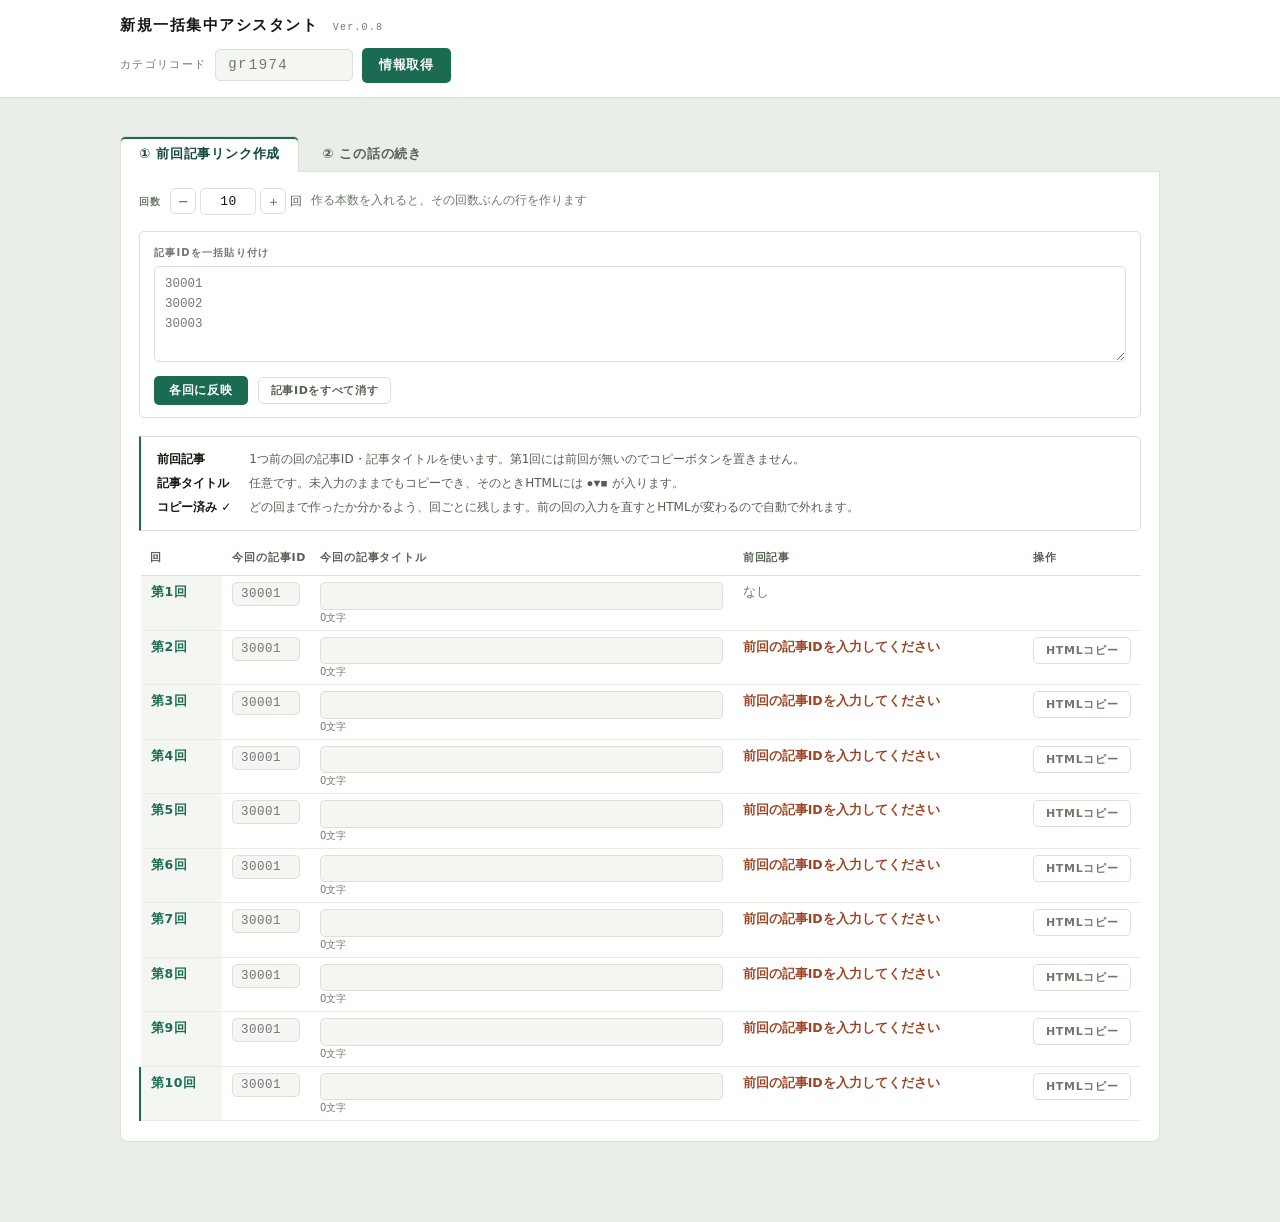
==== apps/bulk-assistant/index.html @ 601f04d9 "Keep table text inside its own column 公開予定の文字が隣の列に重なって出ていたのを直した。  - .grid td に overflow: hidden を足した" ====
<!DOCTYPE html>
<html lang="ja">
<head>
<meta charset="UTF-8">
<meta name="viewport" content="width=device-width, initial-scale=1.0">
<title>新規一括集中アシスタント</title>
<link rel="stylesheet" href="style.css">
</head>
<body>

<header class="topbar">
  <div class="topbar-inner">
    <h1>新規一括集中アシスタント <span class="ver">Ver.0.8</span></h1>

    <div class="search-row">
      <label for="code-input">カテゴリコード</label>

      <!-- gr は固定。入力するのは数字だけにする -->
      <span class="code-field">
        <span class="code-prefix" aria-hidden="true">gr</span>
        <input id="code-input" type="text" inputmode="numeric" placeholder="1974"
               autocomplete="off" spellcheck="false" maxlength="8"
               aria-label="カテゴリコードの数字（grは不要）">
      </span>
      <button id="fetch-btn" class="primary">情報取得</button>
      <span id="fetch-status" class="fetch-status" role="status"></span>
    </div>
  </div>
</header>

<main class="content">

  <!-- 警告 -->
  <div id="warnings" class="warnings" hidden>
    <p class="warnings-head">確認が必要な項目があります</p>
    <ul id="warnings-list"></ul>
  </div>

  <!-- ============================================================
       共通エリア（タブの上）
       これから作る一括集中連載の基本情報
       ============================================================ -->
  <section id="section-common" class="block" hidden>
    <div class="common-card">

      <div class="common-zone">
        <h2 id="series-title" class="series-title ellip"></h2>

        <dl class="common-grid">
          <div class="common-item">
            <dt>カテゴリコード</dt>
            <dd id="series-code" class="mono"></dd>
          </div>
          <div class="common-item">
            <dt>制作No</dt>
            <dd id="series-prodno" class="mono"></dd>
          </div>
        </dl>
      </div>

      <div class="common-zone common-zone-foot">
        <div class="status-row">
          <span id="sheet-status" class="note"></span>
          <a id="kintone-link" class="ext-link" href="#" target="_blank" rel="noopener" hidden>kintoneで開く</a>
        </div>
      </div>

    </div>
  </section>

  <!-- ============================================================
       タブ
       ①はカテゴリコードを取得していなくても使えるので最初から出す
       ============================================================ -->
  <section id="section-tabs" class="block">

    <div class="tabs" role="tablist">
      <button type="button" class="tab is-active" id="tab-prev"
              role="tab" aria-selected="true" aria-controls="panel-prev"
              data-tab="prev">① 前回記事リンク作成</button>
      <button type="button" class="tab" id="tab-bottom"
              role="tab" aria-selected="false" aria-controls="panel-bottom"
              data-tab="bottom">② この話の続き</button>
    </div>

    <!-- ---- ① 前回記事リンク作成 ---- -->
    <div class="tabpanel" id="panel-prev" role="tabpanel" aria-labelledby="tab-prev">

      <div class="next-settings">
        <div class="next-field">
          <label class="count-label" id="prev-count-label">回数</label>

          <div class="count-control" role="group" aria-labelledby="prev-count-label">
            <button type="button" id="prev-count-minus" class="step"
                    aria-label="回数を1回減らす">−</button>
            <input id="prev-count" class="count-input mono" type="text"
                   inputmode="numeric" autocomplete="off" spellcheck="false"
                   aria-label="回数">
            <button type="button" id="prev-count-plus" class="step"
                    aria-label="回数を1回増やす">＋</button>
            <span class="count-unit">回</span>
          </div>

          <span class="note">作る本数を入れると、その回数ぶんの行を作ります</span>
        </div>
      </div>

      <div class="bulk">
        <label for="bulk-input">記事IDを一括貼り付け</label>
        <textarea id="bulk-input" rows="4" spellcheck="false"
                  placeholder="30001&#10;30002&#10;30003"></textarea>
        <div class="bulk-actions">
          <button type="button" id="bulk-apply" class="primary small">各回に反映</button>
          <button type="button" id="bulk-clear" class="copy mini">記事IDをすべて消す</button>
          <span id="bulk-status" class="note"></span>
        </div>
      </div>

      <dl class="hint hint-defs">
        <dt>前回記事</dt>
        <dd>1つ前の回の記事ID・記事タイトルを使います。第1回には前回が無いのでコピーボタンを置きません。</dd>

        <dt>記事タイトル</dt>
        <dd>任意です。未入力のままでもコピーでき、そのときHTMLには <code>●▼■</code> が入ります。</dd>

        <dt>コピー済み ✓</dt>
        <dd>どの回まで作ったか分かるよう、回ごとに残します。前の回の入力を直すとHTMLが変わるので自動で外れます。</dd>
      </dl>

      <table class="grid grid-prev">
        <thead>
          <tr>
            <th class="col-ep">回</th>
            <th class="col-id">今回の記事ID</th>
            <th class="col-title">今回の記事タイトル</th>
            <th class="col-prev">前回記事</th>
            <th class="col-act">操作</th>
          </tr>
        </thead>
        <tbody id="prev-body"></tbody>
      </table>

    </div>

    <!-- ---- ② この話の続き ---- -->
    <div class="tabpanel" id="panel-bottom" role="tabpanel" aria-labelledby="tab-bottom" hidden>

      <!-- 回数と記事IDは①タブと同じものを操作する。
           タブを行き来せずに済むよう、こちらにも入口を置く -->
      <div class="next-settings">
        <div class="next-field">
          <label class="count-label" id="bottom-count-label">回数</label>

          <div class="count-control" role="group" aria-labelledby="bottom-count-label">
            <button type="button" id="bottom-count-minus" class="step"
                    aria-label="回数を1回減らす">−</button>
            <input id="bottom-count" class="count-input mono" type="text"
                   inputmode="numeric" autocomplete="off" spellcheck="false"
                   aria-label="回数">
            <button type="button" id="bottom-count-plus" class="step"
                    aria-label="回数を1回増やす">＋</button>
            <span class="count-unit">回</span>
          </div>

          <span class="note">①前回記事リンク作成タブと同じ回数です</span>
        </div>
      </div>

      <div class="bulk">
        <label for="bottom-bulk-input">記事IDを一括貼り付け</label>
        <textarea id="bottom-bulk-input" rows="4" spellcheck="false"
                  placeholder="30001&#10;30002&#10;30003"></textarea>
        <div class="bulk-actions">
          <button type="button" id="bottom-bulk-apply" class="primary small">各回に反映</button>
          <button type="button" id="bottom-bulk-clear" class="copy mini">記事IDをすべて消す</button>
          <span id="bottom-bulk-status" class="note"></span>
        </div>
      </div>

      <!-- 1本の連載を何回かに分けて一括公開することがあるので、
           「この回から」で区切ったグループごとに日付と方式を決める。
           記事下リンクの週は外部配信日で判定する -->
      <div class="next-settings pub-groups">
        <div class="next-field">
          <span class="count-label">公開グループ</span>
          <button type="button" id="pub-group-add" class="copy mini">グループを追加</button>
          <span id="pub-status" class="note"></span>
        </div>

        <table class="grid grid-groups">
          <thead>
            <tr>
              <th class="col-ep">開始回</th>
              <th class="col-date">開始日</th>
              <th class="col-mode">方式</th>
              <th class="col-time">時刻</th>
              <th class="col-act"></th>
            </tr>
          </thead>
          <tbody id="pub-group-body"></tbody>
        </table>
      </div>

      <dl class="hint hint-defs">
        <dt>回数・記事ID</dt>
        <dd>①前回記事リンク作成タブと同じものです。どちらで入れても両方に反映されます。「この話の続きを読む」は、ここに入れた次の回の記事IDから作ります。</dd>

        <dt>公開グループ</dt>
        <dd>第11回から日付や時刻を変えて追加公開する、といった分割に使います。「グループを追加」で区切りを増やし、開始回・開始日・方式・時刻をグループごとに決めます。</dd>

        <dt>方式：一括</dt>
        <dd>GLO公開はグループの開始日でそろえ、時刻を1分ずつずらします（14:00／14:01／14:02…）。外部配信は開始日から1日ずつずらし、時刻はそのままです。</dd>

        <dt>方式：毎日</dt>
        <dd>毎日連載のときに使います。GLO公開も外部配信も1日ずつ進み、日時は同じになります。分ずらしはしません。</dd>

        <dt>この話の続きを読む</dt>
        <dd>①タブに入れた「次の回」の記事ID・記事タイトルを使います。一番最後の回だけ、続きのリンクの代わりに試し読み連載の文言が入ります。</dd>

        <dt>連載記事一覧</dt>
        <dd>今回のカテゴリコードと書籍タイトルに置き換えます。kintoneから取得できていないと作れません。</dd>

        <dt>【イチオシ記事】</dt>
        <dd>スプレッドシート「毎月の記事下リンク」のC列をそのまま使います。週は<strong>外部配信日</strong>で判定します。</dd>

        <dt>注目・人気記事</dt>
        <dd>【注目記事】【人気記事】はどちらも全回落とします。</dd>

        <dt>記事下まとめてコピー</dt>
        <dd>続きを読む → 連載一覧 → イチオシ の順で1つにまとめます。「コピー済み ✓」は最後にコピーした1件だけに付きます。</dd>
      </dl>

      <table class="grid grid-bottom">
        <thead>
          <tr>
            <th class="col-ep">回</th>
            <th class="col-date">公開予定</th>
            <th class="col-next">この話の続きを読む</th>
            <th class="col-sheet">記事下（連載一覧＋イチオシ）</th>
            <th class="col-act"></th>
          </tr>
        </thead>
        <tbody id="bottom-body"></tbody>
      </table>

    </div>

  </section>

</main>

<div id="toast" class="toast" role="status"></div>

<script src="app.js"></script>
</body>
</html>
---- apps/bulk-assistant/style.css ----
/* ============================================================
   再掲連載作成アシスタント Ver.0.4 ── style.css

   既存「新連載作成アシスタント」と同じ深緑系の業務ツールUI。

   共通情報（カテゴリコード / 書籍タイトル / 参照元連載）
     ↓
   ①前回記事 ／ ②記事下 のタブ
     ↓
   一覧（表）

   20件並んでも縦に伸びすぎないよう、1回＝表の1行にする。
   横スクロールを出さないため、表は table-layout: fixed で列幅を固定し、
   長い文字列は省略記号で丸める。
   ============================================================ */

:root {
  /* 地色は白いカードとの境目が影に頼らず立つよう、わずかに緑寄りにする */
  --bg: #EAEEE8;
  --panel: #FFFFFF;
  --panel-2: #F3F6F1;
  --ink: #141810;
  --sub: #566053;             /* 本文グレー。読めるコントラストを優先する */
  --faint: #6E786C;
  --line: #DBE1D6;
  --line-soft: #EAEEE6;
  --accent: #1B6B52;          /* GLOツールの基調色：深緑。変えない */
  --accent-ink: #12493A;
  --accent-soft: #E1EDE6;
  --warn: #9C4423;
  --warn-soft: #FBEDE6;
  --code-bg: #F4F6F3;
  --radius: 8px;
  --radius-sm: 5px;
  --mono: ui-monospace, SFMono-Regular, "SF Mono", Menlo, Consolas, monospace;

  /* 1pxの硬い影ではなく、広く薄い影。カードが板ではなく紙に見える */
  --shadow: 0 1px 1px rgba(20, 34, 27, .04), 0 6px 16px -10px rgba(20, 34, 27, .18);
}

* { margin: 0; padding: 0; box-sizing: border-box; }

body {
  background: var(--bg);
  color: var(--ink);
  font-family: "Hiragino Kaku Gothic ProN", "Yu Gothic Medium", "Yu Gothic", Meiryo, system-ui, sans-serif;
  font-size: 14px;
  line-height: 1.7;
  -webkit-font-smoothing: antialiased;
}

/* ============================================================
   上部：検索
   ============================================================ */

/* 行が20件並ぶので、検索行だけを固定して常に呼び出せるようにする */
.topbar {
  position: sticky;
  top: 0;
  z-index: 10;
  background: var(--panel);
  border-bottom: 1px solid var(--line);
}

.topbar-inner {
  max-width: 1080px;
  margin: 0 auto;
  padding: 13px 20px 14px;
}

h1 {
  font-size: 15px;
  font-weight: 700;
  letter-spacing: .1em;
}

h1 .ver {
  font-family: var(--mono);
  font-size: 10px;
  font-weight: 400;
  letter-spacing: .12em;
  color: var(--faint);
  margin-left: 8px;
}

.search-row {
  display: flex;
  align-items: center;
  gap: 9px;
  margin-top: 9px;
  flex-wrap: wrap;
}

.search-row label {
  color: var(--faint);
  font-size: 11px;
  letter-spacing: .12em;
}

/* gr は入力欄の一部として固定表示する。打つのは数字だけ */
.code-field {
  display: inline-flex;
  align-items: center;
  border: 1px solid var(--line);
  border-radius: var(--radius-sm);
  background: var(--panel-2);
  padding: 0 12px;
}

/* 入力欄の枠は input ではなくこちらに出す。キーボード操作でも位置が分かるようにする */
.code-field:focus-within {
  border-color: var(--accent);
  background: var(--panel);
  box-shadow: 0 0 0 2px var(--accent-soft);
}

.code-prefix {
  font-family: var(--mono);
  font-size: 14px;
  letter-spacing: .1em;
  color: var(--faint);
  user-select: none;
}

#code-input {
  width: 92px;
  padding: 7px 0 7px 1px;
  border: 0;
  background: transparent;
  font-size: 14px;
  font-family: var(--mono);
  font-variant-numeric: tabular-nums;
  letter-spacing: .1em;
  color: var(--ink);
}

#code-input:focus { outline: none; }

/* 枠は .code-field 側に出す */
#code-input:focus-visible { outline: none; }

.fetch-status { font-size: 12px; color: var(--sub); }
.fetch-status.error { color: var(--warn); }

button:focus-visible,
input:focus-visible,
select:focus-visible,
textarea:focus-visible,
a:focus-visible {
  outline: 2px solid var(--accent);
  outline-offset: 1px;
}

/* ============================================================
   本文
   ============================================================ */

.content {
  max-width: 1080px;
  margin: 0 auto;
  padding: 18px 20px 80px;
}

.block + .block { margin-top: 20px; }

.hint {
  font-size: 12px;
  color: var(--sub);
  line-height: 1.75;
  margin: 10px 0 4px;
  max-width: 76ch;
}

/* 長い説明を1段落に詰めると読みにくいので、
   「何の話か」と「その内容」を左右に分けて並べる。
   下の表と同じ幅まで使って、1項目が折り返さずに収まるようにする */
.hint-defs {
  display: grid;
  grid-template-columns: max-content 1fr;
  gap: 3px 18px;
  max-width: none;
  margin: 0 0 18px;
  padding: 12px 16px;
  border: 1px solid var(--line);
  border-left: 2px solid var(--accent);
  border-radius: 0 var(--radius-sm) var(--radius-sm) 0;
  background: transparent;
}

.hint-defs dt {
  font-weight: 700;
  color: var(--ink);
  white-space: nowrap;
}

.hint-defs dd {
  margin: 0;
  min-width: 0;
}

.hint-defs code {
  font-family: var(--mono);
  font-size: 11.5px;
  letter-spacing: .02em;
}

/* 幅が足りないときは見出しと内容を縦に積む */
@media (max-width: 640px) {
  .hint-defs {
    grid-template-columns: 1fr;
    gap: 0;
  }

  .hint-defs dt { margin-top: 8px; }
  .hint-defs dt:first-child { margin-top: 0; }
}

/* ---- 次回更新日タブの設定行 ---- */

.next-settings {
  display: flex;
  flex-wrap: wrap;
  gap: 10px 28px;
  margin-bottom: 16px;
}

.next-field {
  display: flex;
  align-items: center;
  gap: 9px;
  flex-wrap: wrap;
}

.next-field label {
  font-size: 10px;
  font-weight: 700;
  letter-spacing: .12em;
  color: var(--faint);
  white-space: nowrap;
}

#next-time {
  padding: 6px 10px;
  border: 1px solid var(--line);
  border-radius: var(--radius-sm);
  background: var(--panel);
  color: var(--ink);
  font-family: var(--mono);
  font-variant-numeric: tabular-nums;
  font-size: 13px;
}

#next-time:focus { border-color: var(--accent); }

#final-message {
  min-width: 380px;
  max-width: 100%;
  padding: 6px 10px;
  border: 1px solid var(--line);
  border-radius: var(--radius-sm);
  background: var(--panel);
  color: var(--ink);
  font-size: 13px;
  font-family: inherit;
}

#final-message:focus { border-color: var(--accent); }

.note { font-size: 11.5px; color: var(--faint); }
.note.warn { color: var(--warn); font-weight: 600; }

/* ---- 警告 ---- */

.warnings {
  background: var(--warn-soft);
  border: 1px solid var(--warn);
  border-radius: var(--radius);
  padding: 9px 15px 10px;
  margin-bottom: 16px;
  color: var(--warn);
}

.warnings-head {
  font-size: 12px;
  font-weight: 700;
  letter-spacing: .1em;
}

.warnings ul { margin: 3px 0 0; padding-left: 1.2em; }

.warnings li { font-size: 12.5px; line-height: 1.7; }

/* ============================================================
   共通エリア
   ============================================================ */

.common-card {
  background: var(--panel);
  border: 1px solid var(--line);
  border-radius: var(--radius);
  box-shadow: var(--shadow);
  overflow: hidden;
}

/* 帯ごとに役割を分ける。操作する帯だけ地色を変えて、触る場所を分かるようにする */
.common-zone { padding: 16px 20px; }
.common-zone + .common-zone { border-top: 1px solid var(--line-soft); }
.common-zone-work { background: var(--panel-2); }
.common-zone-foot { padding: 10px 20px 11px; }

/* いま何の連載を作っているのかを最初に目に入れる */
.series-title {
  font-size: 17px;
  font-weight: 700;
  line-height: 1.45;
  letter-spacing: .02em;
  margin-bottom: 7px;
}

/* 書籍タイトル以外は従属情報。1行にまとめて主役を邪魔しない */
.common-grid {
  display: flex;
  flex-wrap: wrap;
  align-items: baseline;
  gap: 4px 20px;
}

.common-item {
  min-width: 0;
  display: flex;
  align-items: baseline;
  gap: 7px;
}

.common-item dt {
  font-size: 10.5px;
  font-weight: 700;
  letter-spacing: .1em;
  color: var(--faint);
  white-space: nowrap;
}

.common-item dd {
  font-size: 12.5px;
  font-weight: 600;
  line-height: 1.5;
  letter-spacing: .02em;
  color: var(--sub);
  min-width: 0;
}

.common-item dd.warn { color: var(--warn); }

.mono {
  font-family: var(--mono);
  font-variant-numeric: tabular-nums;
  letter-spacing: .02em;
}

/* 長い書籍タイトルで横に広がらないようにする */
.ellip {
  overflow: hidden;
  text-overflow: ellipsis;
  white-space: nowrap;
}

/* ---- 参照元選択 ---- */

.source-row {
  display: flex;
  align-items: center;
  gap: 10px;
  flex-wrap: wrap;
}

.source-row label {
  font-size: 10px;
  font-weight: 700;
  letter-spacing: .12em;
  color: var(--faint);
}

#source-select {
  min-width: 340px;
  max-width: 100%;
  padding: 6px 10px;
  border: 1px solid var(--line);
  border-radius: var(--radius-sm);
  background: var(--panel);
  color: var(--ink);
  font-size: 13px;
  font-family: inherit;
}

#source-select:focus { border-color: var(--accent); }

#source-select:disabled {
  background: var(--code-bg);
  color: var(--faint);
  cursor: not-allowed;
}

.source-status {
  font-size: 11.5px;
  color: var(--faint);
  letter-spacing: .04em;
}

.source-status.warn { color: var(--warn); font-weight: 600; }

/* ---- 再掲連載回数 ---- */

.count-row {
  display: flex;
  align-items: center;
  gap: 10px;
  flex-wrap: wrap;
  margin-top: 9px;
}

.count-label {
  font-size: 10px;
  font-weight: 700;
  letter-spacing: .12em;
  color: var(--faint);
}

.count-control {
  display: flex;
  align-items: center;
  gap: 4px;
}

.count-control .step {
  appearance: none;
  cursor: pointer;
  width: 26px;
  height: 26px;
  padding: 0;
  border: 1px solid var(--line);
  border-radius: var(--radius-sm);
  background: var(--panel);
  color: var(--sub);
  font-size: 13px;
  font-family: inherit;
  line-height: 1;
  transition: background .15s ease, border-color .15s ease, color .15s ease;
}

.count-control .step:hover:not(:disabled) {
  border-color: var(--accent);
  color: var(--accent);
  background: var(--accent-soft);
}

.count-control .step:disabled {
  color: var(--faint);
  cursor: default;
}

.count-input {
  width: 56px;
  padding: 5px 6px;
  border: 1px solid var(--line);
  border-radius: var(--radius-sm);
  background: var(--panel);
  color: var(--ink);
  font-size: 13px;
  text-align: center;
}

.count-input:focus { border-color: var(--accent); }

.count-input:disabled {
  background: var(--code-bg);
  color: var(--faint);
  cursor: not-allowed;
}

.count-unit {
  font-size: 12px;
  color: var(--sub);
}

/* ---- 取得状況 ---- */

.status-row {
  display: flex;
  align-items: center;
  gap: 14px;
  flex-wrap: wrap;
}

.ext-link {
  font-size: 11.5px;
  color: var(--accent);
  text-decoration: none;
  border-bottom: 1px solid var(--accent-soft);
}

.ext-link:hover { border-bottom-color: var(--accent); }

/* ============================================================
   タブ
   ============================================================ */

.tabs {
  display: flex;
  gap: 4px;
  border-bottom: 1px solid var(--line);
}

.tab {
  appearance: none;
  cursor: pointer;
  background: transparent;
  border: 1px solid transparent;
  border-bottom: none;
  border-radius: var(--radius-sm) var(--radius-sm) 0 0;
  padding: 8px 18px;
  font-family: inherit;
  font-size: 13px;
  font-weight: 600;
  letter-spacing: .06em;
  color: var(--sub);
  margin-bottom: -1px;
}

.tab:hover { color: var(--accent); }

.tab.is-active {
  background: var(--panel);
  border-color: var(--line);
  border-bottom: 1px solid var(--panel);
  color: var(--accent-ink);
  box-shadow: inset 0 2px 0 var(--accent);
}

.tabpanel {
  background: var(--panel);
  border: 1px solid var(--line);
  border-top: none;
  border-radius: 0 0 var(--radius) var(--radius);
  padding: 16px 18px 20px;
}

/* ============================================================
   一括貼り付け
   ============================================================ */

.bulk {
  background: transparent;
  border: 1px solid var(--line);
  border-radius: var(--radius-sm);
  padding: 12px 14px;
  margin-bottom: 18px;
}

.bulk label {
  display: block;
  font-size: 10px;
  font-weight: 700;
  letter-spacing: .12em;
  color: var(--faint);
  margin-bottom: 5px;
}

/* ID指定にすると①②のどちらか片方にしか効かない。
   一括貼り付けは①②の両方に同じ形で置くのでクラスで当てる */
.bulk textarea {
  width: 100%;
  resize: vertical;
  padding: 7px 10px;
  border: 1px solid var(--line);
  border-radius: var(--radius-sm);
  background: var(--panel);
  color: var(--ink);
  font-family: var(--mono);
  font-size: 12.5px;
  line-height: 1.6;
}

.bulk textarea:focus { border-color: var(--accent); }

.bulk-actions {
  display: flex;
  align-items: center;
  gap: 10px;
  flex-wrap: wrap;
  margin-top: 7px;
}

/* ============================================================
   一覧（表）
   ============================================================ */

.grid {
  width: 100%;
  table-layout: fixed;
  border-collapse: collapse;
}

.grid th {
  font-size: 11px;
  font-weight: 700;
  letter-spacing: .08em;
  color: var(--sub);
  text-align: left;
  padding: 0 10px 7px;
  border-bottom: 1px solid var(--line);
  white-space: nowrap;
}

.grid td {
  padding: 9px 10px;
  border-bottom: 1px solid var(--line-soft);
  font-size: 12.5px;
  line-height: 1.6;
  vertical-align: top;
  min-width: 0;
  overflow-wrap: anywhere;

  /* 列幅は固定なので、入りきらない中身が隣の列に重なって出てしまう。
     セルの外へ出さない */
  overflow: hidden;
}

.grid tbody tr:hover { background: var(--accent-soft); }

/* 回ラベル列に地色を敷いて「行の始まり」を作る。
   最終回と要確認の回は左のバーで、離れて見ても区別が付くようにする */
.grid tbody .col-ep {
  background: var(--panel-2);
  border-left: 2px solid transparent;
}

.grid tbody tr.is-final .col-ep { border-left-color: var(--accent); }
.grid tbody tr.is-flag .col-ep { border-left-color: var(--warn); }
.grid tbody tr:hover .col-ep { background: var(--accent-soft); }

/* 公開グループの切れ目。日付が変わる位置を表の上で分かるようにする */
.grid tbody tr.is-group-start td { border-top: 2px solid var(--line); }

/* 列幅は固定。長い記事タイトルで横スクロールを出さない */
/* 第200回まで入る幅にする。切れると行がどれか分からなくなる */
.grid .col-ep { width: 82px; }
.grid .col-date { width: 84px; }
.grid .col-id { width: 116px; }
.grid .col-act { width: 152px; }

.grid-bottom .col-act { width: 168px; }

/* 公開予定は「GLO 8/25 21:00」「外部 8/25 21:00」の2行。
   再掲の日付列（84px）のままだと入りきらず、隣の列に重なる */
.grid-bottom .col-date { width: 122px; }

/* 公開グループの編集表。設定欄の中に置くので幅を詰める */
.pub-groups { display: block; }

.pub-groups .next-field { margin-bottom: 8px; }

.grid-groups { margin-bottom: 4px; }
.grid-groups .col-ep { width: 96px; }
.grid-groups .col-date { width: 148px; }
.grid-groups .col-mode { width: 84px; }
.grid-groups .col-time { width: 116px; }
.grid-groups .col-act { width: 72px; }

.grid-groups td { padding-top: 6px; padding-bottom: 6px; }

.grid-groups input[type="date"],
.grid-groups input[type="time"],
.grid-groups select {
  width: 100%;
  padding: 5px 8px;
  border: 1px solid var(--line);
  border-radius: var(--radius-sm);
  background: #fff;
  font: inherit;
  font-size: 12px;
  color: var(--ink);
}

.grid-groups input:disabled,
.grid-groups select:disabled {
  background: var(--panel-2);
  color: var(--faint);
}

.grid-groups .count-input { width: 52px; }

/* 次回更新日タブ。列が少ないので日付側に幅を寄せる */
.grid-next .col-ep { width: 74px; }
.grid-next .col-date { width: 100px; }
.grid-next .col-act { width: 132px; }
.grid-bottom .col-next { width: 34%; }

/* 前回記事タブ。20回ぶん並べても横スクロールが出ないよう、
   記事タイトル欄に幅を寄せて他の列は必要最小限にする */
.grid-prev .col-ep { width: 82px; }
.grid-prev .col-id { width: 88px; }
.grid-prev .col-title { width: auto; }
.grid-prev .col-prev { width: 29%; }
.grid-prev .col-act { width: 118px; }

/* 入力欄と文字数で元々背が高いので、記事下タブより少し詰める */
.grid-prev td { padding-top: 6px; padding-bottom: 6px; }

.col-ep {
  font-size: 12px;
  font-weight: 700;
  letter-spacing: .04em;
  color: var(--accent);
  white-space: nowrap;
}

.col-date {
  font-family: var(--mono);
  font-variant-numeric: tabular-nums;
  font-size: 11.5px;
  color: var(--faint);
  white-space: nowrap;
}

.col-date.warn { color: var(--warn); font-weight: 600; }

.col-act { text-align: right; }

.col-prev.muted { color: var(--faint); }
.col-prev.warn { color: var(--warn); font-weight: 600; }

/* 1行に1つの情報を出す。入りきらないときは折り返さず端で切る。
   createLine() が全文を title に入れているので、切れてもホバーで読める */
.line {
  min-width: 0;
  white-space: nowrap;
  overflow: hidden;
  text-overflow: ellipsis;
}

.line.sub {
  font-size: 11px;
  color: var(--sub);
  line-height: 1.5;
}

.line.warn { color: var(--warn); font-weight: 600; }

.line.faint { color: var(--faint); }

.line.final { color: var(--accent); font-weight: 600; }

/* 参照元の回とIDは確認用。記事タイトルより目立たせない */
.line.mono-id {
  font-family: var(--mono);
  font-variant-numeric: tabular-nums;
  font-size: 11px;
  color: var(--faint);
  line-height: 1.5;
}

/* 記事下の対象期間：2026/8/23〜2026/8/29
   B列の原文と誘導先は title 属性（ホバー）で確認する */
.line.range {
  font-family: var(--mono);
  font-variant-numeric: tabular-nums;
  font-size: 12px;
  white-space: nowrap;
  cursor: help;
}

/* 参照元の記事をその場で開いて確認できるようにする */
.line a {
  color: inherit;
  text-decoration: none;
  border-bottom: 1px dotted var(--line);
}

.line a:hover {
  color: var(--accent);
  border-bottom-color: currentColor;
}

/* 記事タイトルに原稿由来の記号が残っているときの目印。
   自動では直さないので、実記事を開いて確認してもらう */
.line.risky {
  color: var(--warn);
  font-weight: 600;
  cursor: help;
}

.line.ellip {
  overflow: hidden;
  text-overflow: ellipsis;
  white-space: nowrap;
}

.empty {
  color: var(--faint);
  font-size: 12px;
  padding: 14px 8px;
  text-align: center;
}

/* 今回の記事ID */
.id-input {
  width: 100%;
  padding: 4px 8px;
  border: 1px solid var(--line);
  border-radius: var(--radius-sm);
  background: var(--panel-2);
  color: var(--ink);
  font-size: 12.5px;
  font-variant-numeric: tabular-nums;
  letter-spacing: .04em;
}

.id-input:focus { border-color: var(--accent); background: var(--panel); }

/* 今回の記事タイトル。次の回の【前回の記事を読む】に使う */
.title-input {
  width: 100%;
  padding: 4px 8px;
  border: 1px solid var(--line);
  border-radius: var(--radius-sm);
  background: var(--panel-2);
  color: var(--ink);
  font-size: 12.5px;
  line-height: 1.4;
}

.title-input:focus { border-color: var(--accent); background: var(--panel); }

/* 入力の目安。上限は無いので控えめに出す */
.title-count {
  margin-top: 1px;
  font-size: 10px;
  line-height: 1.3;
  color: var(--faint);
  font-variant-numeric: tabular-nums;
}

/* ============================================================
   ボタン
   ============================================================ */

button.primary, button.copy {
  appearance: none;
  cursor: pointer;
  white-space: nowrap;
  max-width: 100%;
  border-radius: var(--radius-sm);
  font-size: 12.5px;
  font-family: inherit;
  padding: 8px 16px;
  border: 1px solid transparent;
  letter-spacing: .06em;
  transition: background .15s ease, border-color .15s ease, color .15s ease;
}

button.primary {
  background: var(--accent);
  color: #fff;
  font-weight: 600;
}

button.primary:hover { background: var(--accent-ink); }
button.primary:disabled { opacity: .45; cursor: default; }
button.primary.small { padding: 5px 14px; font-size: 12px; }

button.copy {
  background: transparent;
  border-color: var(--line);
  color: var(--sub);
  font-weight: 600;
}

button.copy:hover {
  border-color: var(--accent);
  color: var(--accent);
  background: var(--accent-soft);
}

button.copy:active { background: var(--accent); color: #fff; border-color: var(--accent); }

/* 一度コピーした行。上から順に処理するので、どこまで進んだかを残す */
button.copy.copied {
  background: var(--accent);
  border-color: var(--accent);
  color: #fff;
}

button.copy.mini { padding: 5px 12px; font-size: 11px; border-radius: var(--radius-sm); }

/* 「HTMLコピー」と「コピー済み ✓」で幅が変わらないようにする */
button.copy.prev-copy {
  min-width: 94px;
  white-space: nowrap;
}

/* 一覧を見ただけでコピー済みの回が分かるようにする */
button.copy.prev-copy.copied { font-weight: 700; }

/* 「HTMLコピー」と「コピー済み ✓」で幅が変わらないようにする */
button.copy.next-copy {
  min-width: 106px;
  white-space: nowrap;
}

/* 「記事下まとめてコピー」と「コピー済み ✓」で幅が変わらないようにする */
button.copy.strong {
  min-width: 152px;
  white-space: nowrap;
}

button.copy:disabled {
  background: transparent;
  border-color: var(--line);
  color: var(--faint);
  cursor: default;
}

button.copy:disabled:hover {
  background: transparent;
  border-color: var(--line);
  color: var(--faint);
}

/* 記事下まとめは各行の主操作。押していないうちは白地にして、
   コピー済みの1件だけが塗りつぶしで際立つようにする */
button.copy.strong {
  background: var(--panel);
  border-color: var(--accent);
  color: var(--accent-ink);
}

button.copy.strong:hover {
  background: var(--accent);
  color: #fff;
}

/* いまクリップボードに入っている1件。塗りつぶして他とはっきり差を付ける。
   .strong より後ろに置かないと背景を上書きされる */
button.copy.strong.copied {
  background: var(--accent);
  border-color: var(--accent);
  color: #fff;
}

/* 参照元に該当回が無い行のテンプレ。
   そのままでは貼れない（リンク先を差し替える）ことを見た目でも示す */
button.copy.strong.template {
  background: transparent;
  border-style: dashed;
  border-color: var(--warn);
  color: var(--warn);
}

button.copy.strong.template:hover {
  background: var(--panel-2);
  border-color: var(--warn);
  color: var(--warn);
}

button.copy.strong.template.copied {
  background: var(--warn);
  border-color: var(--warn);
  border-style: solid;
  color: #fff;
}

/* ============================================================
   トースト
   ============================================================ */

.toast {
  position: fixed;
  bottom: 26px;
  left: 50%;
  transform: translate(-50%, 14px);
  background: var(--ink);
  color: var(--bg);
  padding: 9px 20px;
  border-radius: var(--radius);
  font-size: 12.5px;
  letter-spacing: .06em;
  opacity: 0;
  pointer-events: none;
  transition: opacity .18s ease, transform .18s ease;
  z-index: 50;
}

.toast.show { opacity: 1; transform: translate(-50%, 0); }

@media (prefers-reduced-motion: reduce) {
  *, .toast { transition: none !important; }
}

/* ============================================================
   狭い画面
   ============================================================ */

@media (max-width: 900px) {
  .common-grid { grid-template-columns: minmax(0, 1fr) minmax(0, 1fr); }

  #source-select { min-width: 0; width: 100%; }

  /* 回ラベルと公開予定は詰めすぎると切れる。
     「第100回」「GLO 8/25 21:00」が入る幅は残す */
  .grid .col-ep { width: 72px; }
  .grid .col-date { width: 74px; }
  .grid-bottom .col-date { width: 112px; }
  .grid .col-id { width: 96px; }
  .grid .col-act,
  .grid-bottom .col-act { width: 140px; }

  .grid-prev .col-ep { width: 72px; }
  .grid-prev .col-id { width: 78px; }
  .grid-prev .col-prev { width: 26%; }
  .grid-prev .col-act { width: 100px; }

  button.copy.prev-copy { min-width: 84px; }

  .grid th, .grid td { padding-left: 5px; padding-right: 5px; }

  button.copy.mini { padding: 3px 7px; font-size: 10.5px; }
}
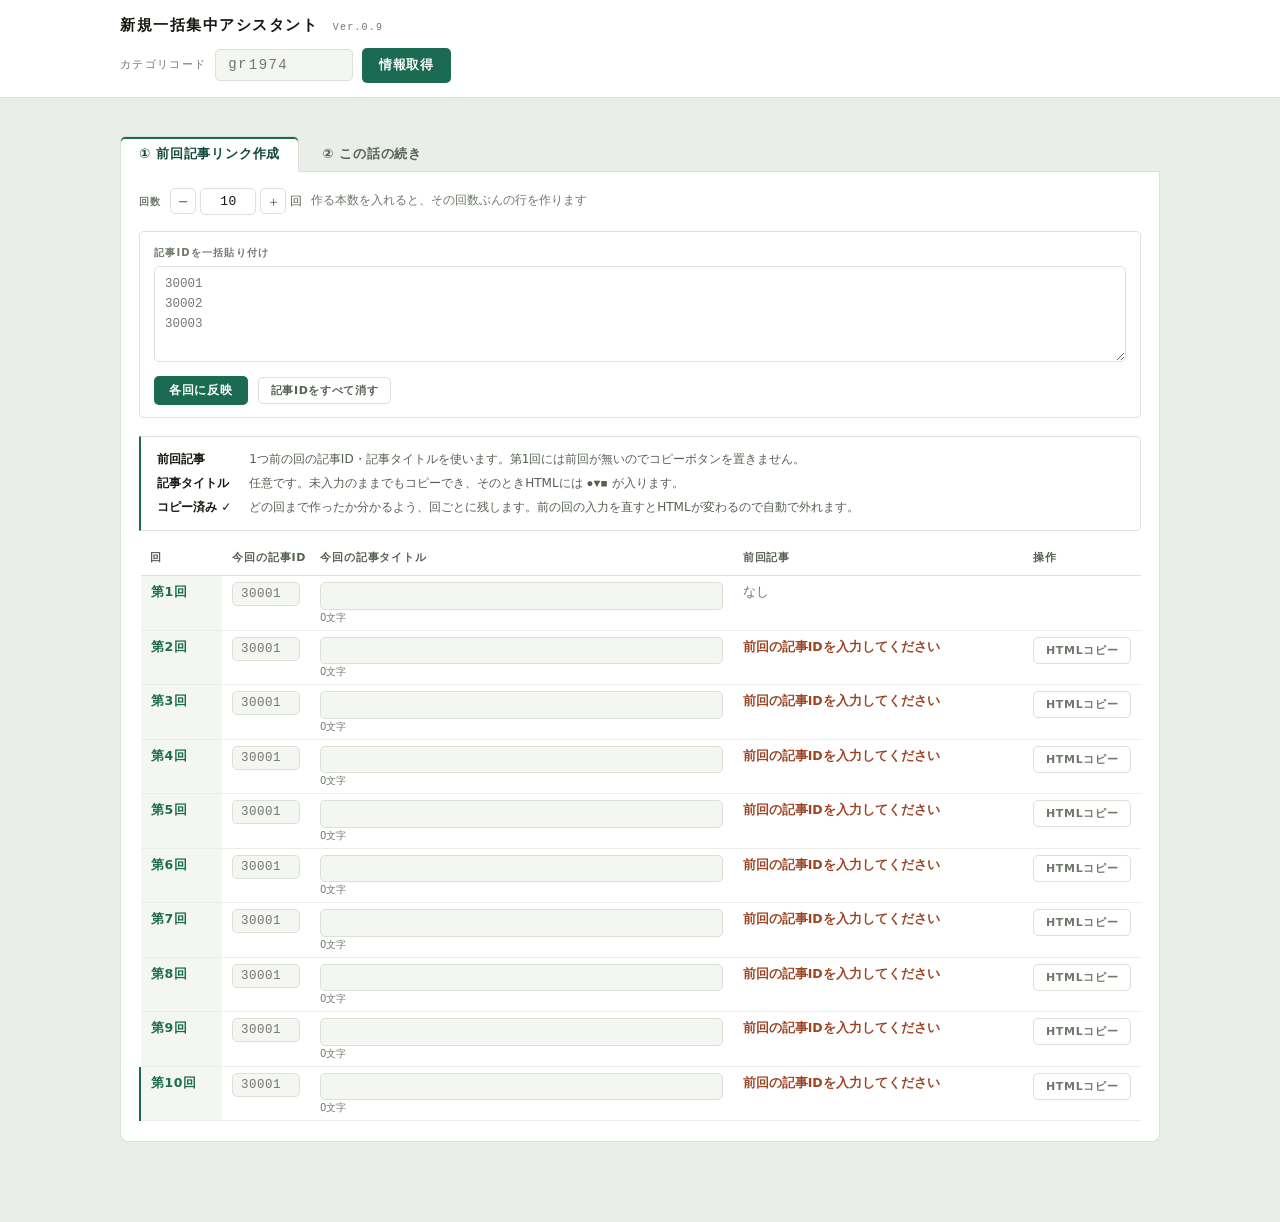
==== commit 0040c7f7: "Reuse the previous-article layout on the continuation tab ②この話の続きタブを①前回記事リンク作成タブと同じ作りにした。  - 記事ID・記事" ====
--- a/apps/bulk-assistant/index.html
+++ b/apps/bulk-assistant/index.html
@@ -10,7 +10,7 @@
 
 <header class="topbar">
   <div class="topbar-inner">
-    <h1>新規一括集中アシスタント <span class="ver">Ver.0.8</span></h1>
+    <h1>新規一括集中アシスタント <span class="ver">Ver.0.9</span></h1>
 
     <div class="search-row">
       <label for="code-input">カテゴリコード</label>
@@ -234,10 +234,13 @@
         <thead>
           <tr>
             <th class="col-ep">回</th>
-            <th class="col-date">公開予定</th>
+            <th class="col-date">GLO公開</th>
+            <th class="col-date">外部配信</th>
+            <th class="col-id">今回の記事ID</th>
+            <th class="col-title">今回の記事タイトル</th>
             <th class="col-next">この話の続きを読む</th>
-            <th class="col-sheet">記事下（連載一覧＋イチオシ）</th>
-            <th class="col-act"></th>
+            <th class="col-sheet">記事下</th>
+            <th class="col-act">操作</th>
           </tr>
         </thead>
         <tbody id="bottom-body"></tbody>
--- a/apps/bulk-assistant/style.css
+++ b/apps/bulk-assistant/style.css
@@ -648,11 +648,33 @@
 .grid .col-id { width: 116px; }
 .grid .col-act { width: 152px; }
 
-.grid-bottom .col-act { width: 168px; }
-
-/* 公開予定は「GLO 8/25 21:00」「外部 8/25 21:00」の2行。
-   再掲の日付列（84px）のままだと入りきらず、隣の列に重なる */
-.grid-bottom .col-date { width: 122px; }
+/* ②は①と同じく記事ID・記事タイトルを行内で編集する。
+   そのぶん列が多いので、日付は日付・時刻の2行に分けて幅を詰める */
+.grid-bottom .col-ep { width: 72px; }
+.grid-bottom .col-date { width: 88px; }
+.grid-bottom .col-id { width: 92px; }
+.grid-bottom .col-title { width: auto; }
+.grid-bottom .col-next { width: 20%; }
+.grid-bottom .col-sheet { width: 120px; }
+.grid-bottom .col-act { width: 174px; }
+
+/* 公開日は見比べるものなので、従属情報の薄いグレーにしない */
+.grid-bottom .col-date .line {
+  color: var(--ink);
+  font-weight: 600;
+}
+
+.grid-bottom .col-date .line.date-clock {
+  font-weight: 500;
+  color: var(--sub);
+}
+
+/* 外部配信は「1日ずつずれる側」。GLO公開と地色で見分けられるようにする */
+.grid-bottom .col-ext { background: var(--panel-2); }
+.grid tbody tr:hover .col-ext { background: var(--accent-soft); }
+
+/* 入力欄で背が高くなるので、①と同じだけ詰める */
+.grid-bottom td { padding-top: 6px; padding-bottom: 6px; }
 
 /* 公開グループの編集表。設定欄の中に置くので幅を詰める */
 .pub-groups { display: block; }
@@ -693,7 +715,6 @@
 .grid-next .col-ep { width: 74px; }
 .grid-next .col-date { width: 100px; }
 .grid-next .col-act { width: 132px; }
-.grid-bottom .col-next { width: 34%; }
 
 /* 前回記事タブ。20回ぶん並べても横スクロールが出ないよう、
    記事タイトル欄に幅を寄せて他の列は必要最小限にする */
@@ -1009,10 +1030,16 @@
      「第100回」「GLO 8/25 21:00」が入る幅は残す */
   .grid .col-ep { width: 72px; }
   .grid .col-date { width: 74px; }
-  .grid-bottom .col-date { width: 112px; }
   .grid .col-id { width: 96px; }
   .grid .col-act,
   .grid-bottom .col-act { width: 140px; }
+
+  .grid-bottom .col-ep { width: 62px; }
+  .grid-bottom .col-date { width: 78px; }
+  .grid-bottom .col-id { width: 82px; }
+  .grid-bottom .col-next { width: 18%; }
+  .grid-bottom .col-sheet { width: 104px; }
+  .grid-bottom .col-act { width: 162px; }
 
   .grid-prev .col-ep { width: 72px; }
   .grid-prev .col-id { width: 78px; }
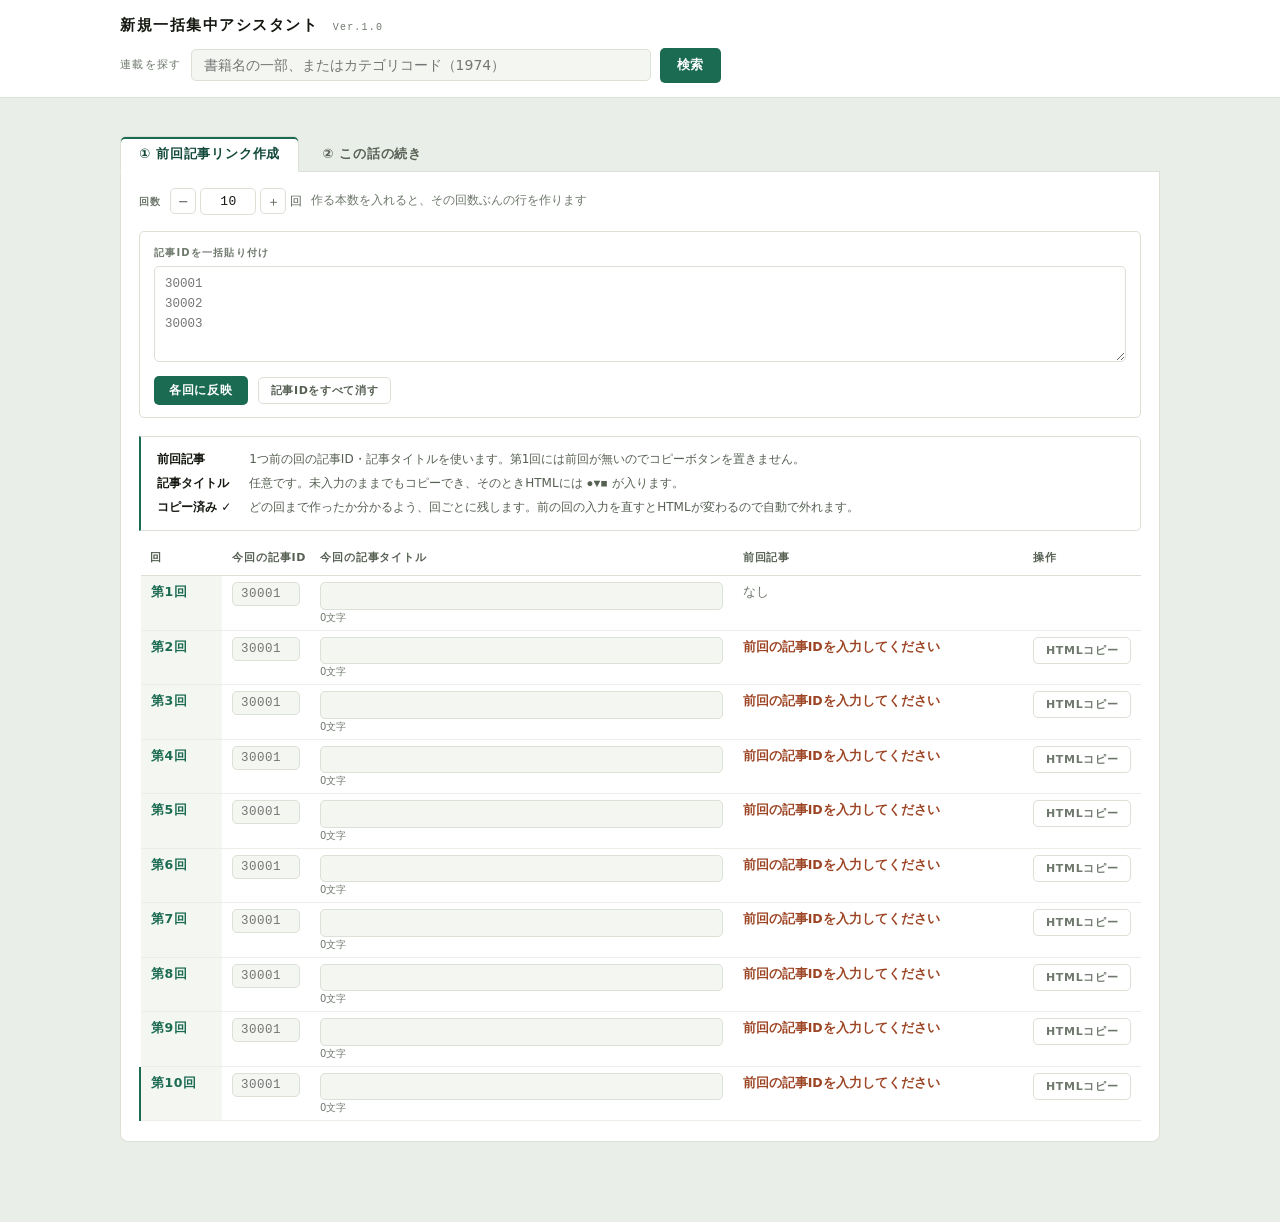
==== commit e8a32528: "Load the sheet up front and find series by title - 記事下リンクを連載の取得前から作れるようにした。週は外部配信日だけで   決まるので、APIの c" ====
--- a/apps/bulk-assistant/index.html
+++ b/apps/bulk-assistant/index.html
@@ -10,25 +10,30 @@
 
 <header class="topbar">
   <div class="topbar-inner">
-    <h1>新規一括集中アシスタント <span class="ver">Ver.0.9</span></h1>
-
+    <h1>新規一括集中アシスタント <span class="ver">Ver.1.0</span></h1>
+
+    <!-- 数字だけならカテゴリコード、それ以外は書籍名の部分一致で候補を出す -->
     <div class="search-row">
-      <label for="code-input">カテゴリコード</label>
-
-      <!-- gr は固定。入力するのは数字だけにする -->
-      <span class="code-field">
-        <span class="code-prefix" aria-hidden="true">gr</span>
-        <input id="code-input" type="text" inputmode="numeric" placeholder="1974"
-               autocomplete="off" spellcheck="false" maxlength="8"
-               aria-label="カテゴリコードの数字（grは不要）">
-      </span>
-      <button id="fetch-btn" class="primary">情報取得</button>
+      <label for="search-input">連載を探す</label>
+
+      <input id="search-input" type="text" class="search-input"
+             placeholder="書籍名の一部、またはカテゴリコード（1974）"
+             autocomplete="off" spellcheck="false"
+             aria-label="書籍名の一部、またはカテゴリコード">
+
+      <button id="fetch-btn" class="primary">検索</button>
       <span id="fetch-status" class="fetch-status" role="status"></span>
     </div>
   </div>
 </header>
 
 <main class="content">
+
+  <!-- 連載候補（書籍名で検索したとき） -->
+  <section id="candidates" class="block candidates" hidden>
+    <p class="candidates-head">連載候補</p>
+    <ul id="candidates-list" class="candidates-list"></ul>
+  </section>
 
   <!-- 警告 -->
   <div id="warnings" class="warnings" hidden>
--- a/apps/bulk-assistant/style.css
+++ b/apps/bulk-assistant/style.css
@@ -139,6 +139,86 @@
 /* 枠は .code-field 側に出す */
 #code-input:focus-visible { outline: none; }
 
+/* 書籍名でもカテゴリコードでも打てる1つの検索欄 */
+.search-input {
+  flex: 1 1 340px;
+  min-width: 0;
+  max-width: 460px;
+  padding: 7px 12px;
+  border: 1px solid var(--line);
+  border-radius: var(--radius-sm);
+  background: var(--panel-2);
+  color: var(--ink);
+  font-size: 14px;
+  font-family: inherit;
+}
+
+.search-input:focus {
+  outline: none;
+  border-color: var(--accent);
+  background: var(--panel);
+  box-shadow: 0 0 0 2px var(--accent-soft);
+}
+
+/* ---- 連載候補 ---- */
+
+.candidates {
+  background: var(--panel);
+  border: 1px solid var(--line);
+  border-radius: var(--radius);
+  box-shadow: var(--shadow);
+  padding: 12px 16px 14px;
+  margin-bottom: 16px;
+}
+
+.candidates-head {
+  font-size: 10px;
+  font-weight: 700;
+  letter-spacing: .12em;
+  color: var(--faint);
+  margin-bottom: 6px;
+}
+
+.candidates-list { list-style: none; }
+
+.candidates-list li + li { margin-top: 4px; }
+
+.candidate {
+  display: flex;
+  align-items: baseline;
+  gap: 14px;
+  width: 100%;
+  padding: 7px 10px;
+  border: 1px solid transparent;
+  border-radius: var(--radius-sm);
+  background: transparent;
+  color: var(--ink);
+  font: inherit;
+  text-align: left;
+  cursor: pointer;
+}
+
+.candidate:hover:not(:disabled) {
+  background: var(--accent-soft);
+  border-color: var(--accent);
+}
+
+.candidate:disabled { color: var(--faint); cursor: default; }
+
+.candidate-title {
+  flex: 1 1 auto;
+  min-width: 0;
+  font-size: 13.5px;
+  font-weight: 600;
+}
+
+.candidate-meta {
+  flex: 0 0 auto;
+  font-size: 11.5px;
+  color: var(--faint);
+  white-space: nowrap;
+}
+
 .fetch-status { font-size: 12px; color: var(--sub); }
 .fetch-status.error { color: var(--warn); }
 
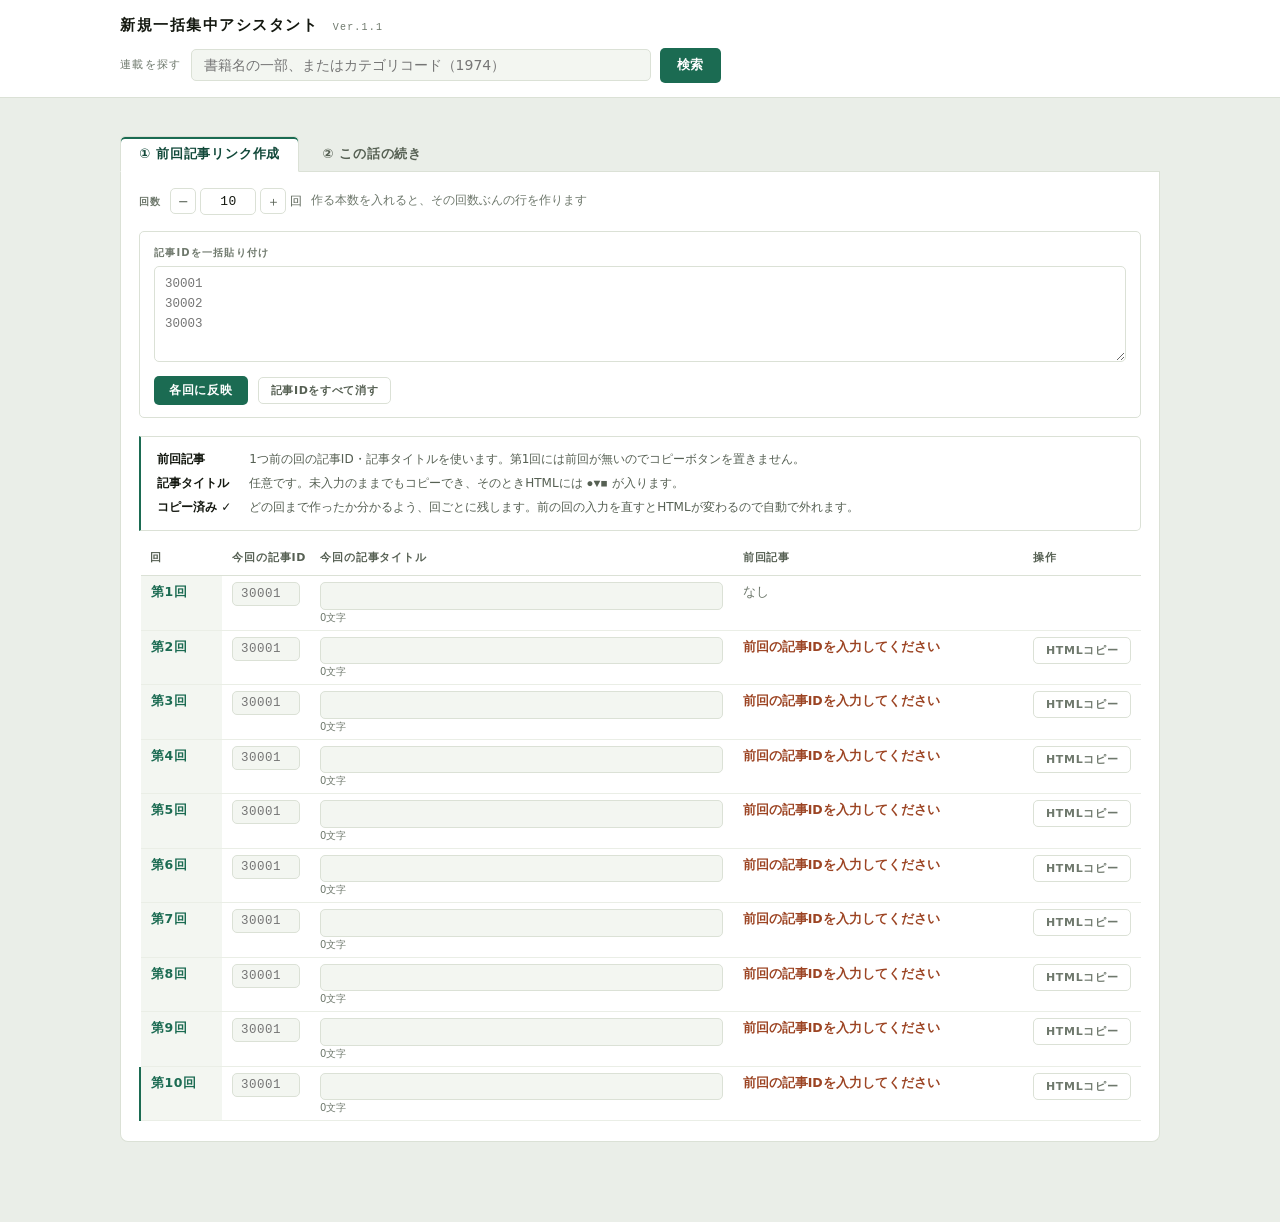
==== commit 74d750a0: "Fold the continuation tab's explanation ②タブの説明を details/summary で折りたたんだ。項目が9つあり、 開いたままだと表が352px下に押し出" ====
--- a/apps/bulk-assistant/index.html
+++ b/apps/bulk-assistant/index.html
@@ -10,7 +10,7 @@
 
 <header class="topbar">
   <div class="topbar-inner">
-    <h1>新規一括集中アシスタント <span class="ver">Ver.1.0</span></h1>
+    <h1>新規一括集中アシスタント <span class="ver">Ver.1.1</span></h1>
 
     <!-- 数字だけならカテゴリコード、それ以外は書籍名の部分一致で候補を出す -->
     <div class="search-row">
@@ -206,34 +206,38 @@
         </table>
       </div>
 
-      <dl class="hint hint-defs">
-        <dt>回数・記事ID</dt>
-        <dd>①前回記事リンク作成タブと同じものです。どちらで入れても両方に反映されます。「この話の続きを読む」は、ここに入れた次の回の記事IDから作ります。</dd>
-
-        <dt>公開グループ</dt>
-        <dd>第11回から日付や時刻を変えて追加公開する、といった分割に使います。「グループを追加」で区切りを増やし、開始回・開始日・方式・時刻をグループごとに決めます。</dd>
-
-        <dt>方式：一括</dt>
-        <dd>GLO公開はグループの開始日でそろえ、時刻を1分ずつずらします（14:00／14:01／14:02…）。外部配信は開始日から1日ずつずらし、時刻はそのままです。</dd>
-
-        <dt>方式：毎日</dt>
-        <dd>毎日連載のときに使います。GLO公開も外部配信も1日ずつ進み、日時は同じになります。分ずらしはしません。</dd>
-
-        <dt>この話の続きを読む</dt>
-        <dd>①タブに入れた「次の回」の記事ID・記事タイトルを使います。一番最後の回だけ、続きのリンクの代わりに試し読み連載の文言が入ります。</dd>
-
-        <dt>連載記事一覧</dt>
-        <dd>今回のカテゴリコードと書籍タイトルに置き換えます。kintoneから取得できていないと作れません。</dd>
-
-        <dt>【イチオシ記事】</dt>
-        <dd>スプレッドシート「毎月の記事下リンク」のC列をそのまま使います。週は<strong>外部配信日</strong>で判定します。</dd>
-
-        <dt>注目・人気記事</dt>
-        <dd>【注目記事】【人気記事】はどちらも全回落とします。</dd>
-
-        <dt>記事下まとめてコピー</dt>
-        <dd>続きを読む → 連載一覧 → イチオシ の順で1つにまとめます。「コピー済み ✓」は最後にコピーした1件だけに付きます。</dd>
-      </dl>
+      <!-- 項目が多く表が下に押し出されるので折りたたむ。既定は閉じておく -->
+      <details class="hint-toggle">
+        <summary>この話の続きタブの使い方</summary>
+        <dl class="hint hint-defs">
+          <dt>回数・記事ID</dt>
+          <dd>①前回記事リンク作成タブと同じものです。どちらで入れても両方に反映されます。「この話の続きを読む」は、ここに入れた次の回の記事IDから作ります。</dd>
+
+          <dt>公開グループ</dt>
+          <dd>第11回から日付や時刻を変えて追加公開する、といった分割に使います。「グループを追加」で区切りを増やし、開始回・開始日・方式・時刻をグループごとに決めます。</dd>
+
+          <dt>方式：一括</dt>
+          <dd>GLO公開はグループの開始日でそろえ、時刻を1分ずつずらします（14:00／14:01／14:02…）。外部配信は開始日から1日ずつずらし、時刻はそのままです。</dd>
+
+          <dt>方式：毎日</dt>
+          <dd>毎日連載のときに使います。GLO公開も外部配信も1日ずつ進み、日時は同じになります。分ずらしはしません。</dd>
+
+          <dt>この話の続きを読む</dt>
+          <dd>①タブに入れた「次の回」の記事ID・記事タイトルを使います。一番最後の回だけ、続きのリンクの代わりに試し読み連載の文言が入ります。</dd>
+
+          <dt>連載記事一覧</dt>
+          <dd>今回のカテゴリコードと書籍タイトルに置き換えます。kintoneから取得できていないと作れません。</dd>
+
+          <dt>【イチオシ記事】</dt>
+          <dd>スプレッドシート「毎月の記事下リンク」のC列をそのまま使います。週は<strong>外部配信日</strong>で判定します。</dd>
+
+          <dt>注目・人気記事</dt>
+          <dd>【注目記事】【人気記事】はどちらも全回落とします。</dd>
+
+          <dt>記事下まとめてコピー</dt>
+          <dd>続きを読む → 連載一覧 → イチオシ の順で1つにまとめます。「コピー済み ✓」は最後にコピーした1件だけに付きます。</dd>
+        </dl>
+      </details>
 
       <table class="grid grid-bottom">
         <thead>
--- a/apps/bulk-assistant/style.css
+++ b/apps/bulk-assistant/style.css
@@ -284,6 +284,49 @@
   letter-spacing: .02em;
 }
 
+/* 項目が多い説明は折りたたむ。開いていないときは1行しか場所を取らない。
+   details/summary をそのまま使う（開閉の状態はブラウザが持つ） */
+.hint-toggle { margin: 0 0 18px; }
+
+.hint-toggle > summary {
+  display: inline-flex;
+  align-items: center;
+  gap: 6px;
+  width: fit-content;
+  padding: 5px 10px 5px 8px;
+  border: 1px solid var(--line);
+  border-radius: var(--radius-sm);
+  background: transparent;
+  color: var(--sub);
+  font-size: 11.5px;
+  font-weight: 700;
+  letter-spacing: .06em;
+  cursor: pointer;
+  list-style: none;
+}
+
+/* 既定の三角は位置が揃わないので消して、自前の印を出す */
+.hint-toggle > summary::-webkit-details-marker { display: none; }
+
+.hint-toggle > summary::before {
+  content: '＋';
+  font-size: 10px;
+  color: var(--accent);
+}
+
+.hint-toggle[open] > summary::before { content: '−'; }
+
+.hint-toggle > summary:hover {
+  border-color: var(--accent);
+  color: var(--accent-ink);
+  background: var(--accent-soft);
+}
+
+.hint-toggle[open] > summary { margin-bottom: 8px; }
+
+/* 折りたたみの中では下の余白は外側（.hint-toggle）が持つ */
+.hint-toggle .hint-defs { margin-bottom: 0; }
+
 /* 幅が足りないときは見出しと内容を縦に積む */
 @media (max-width: 640px) {
   .hint-defs {
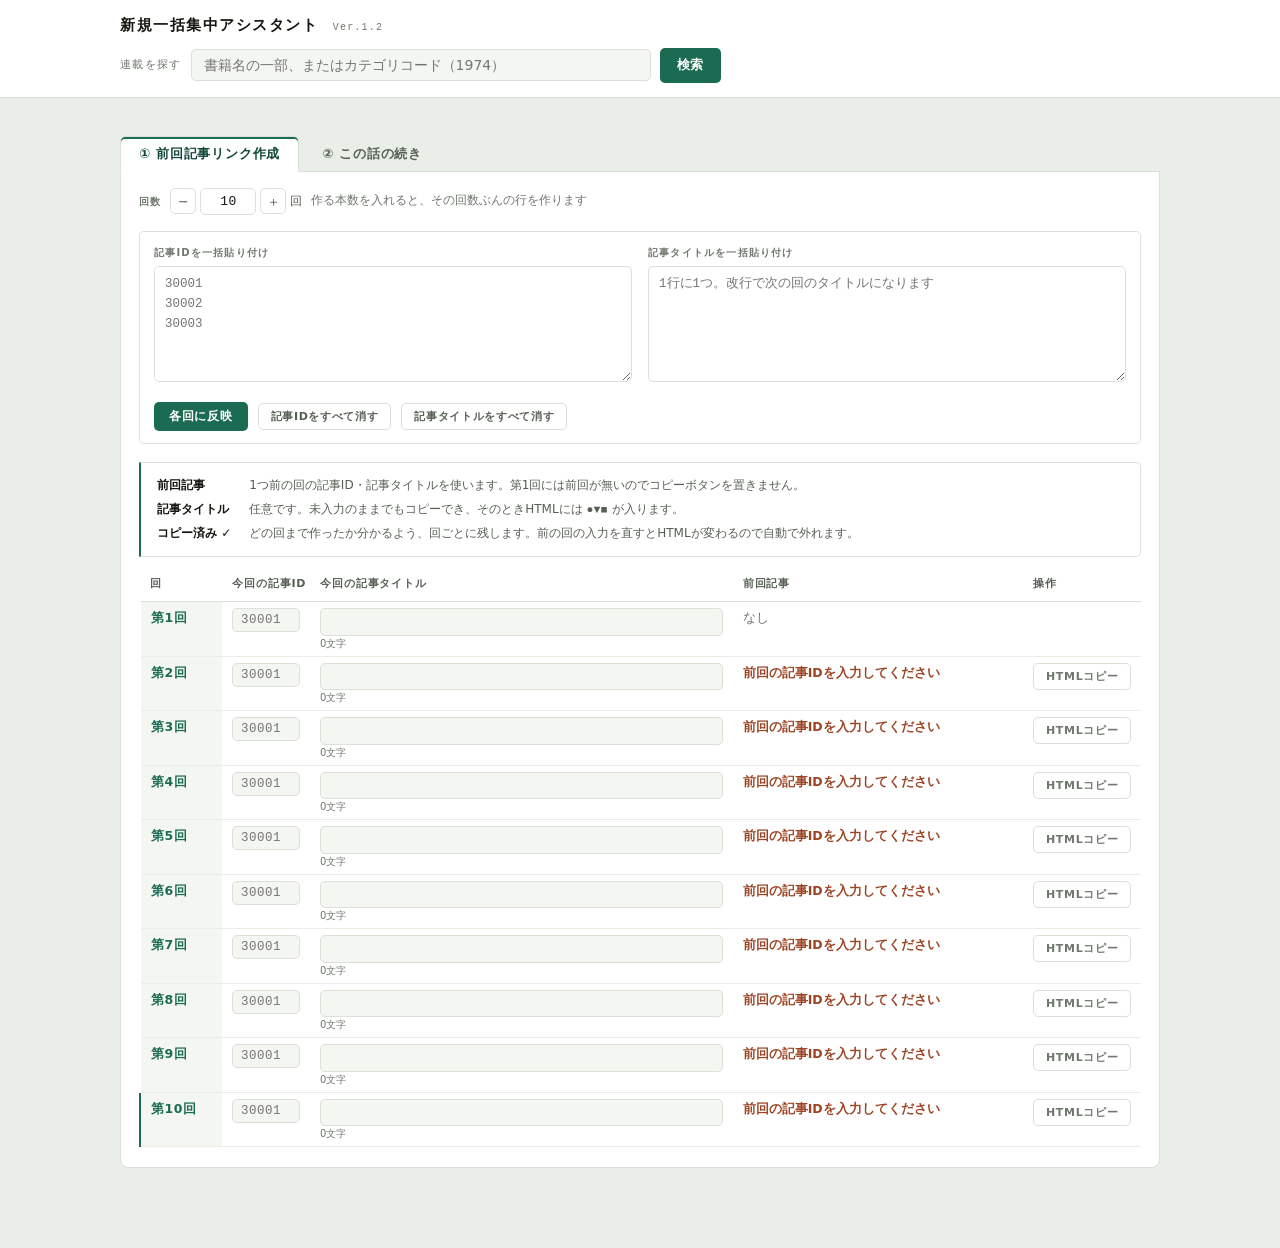
==== commit 2d0067c5: "Paste article titles in bulk alongside the IDs 貼り付け欄を左右2列にして、右に記事タイトルを一括で流し込めるようにした。 ①②の両タブとも同じ形。  -" ====
--- a/apps/bulk-assistant/index.html
+++ b/apps/bulk-assistant/index.html
@@ -10,7 +10,7 @@
 
 <header class="topbar">
   <div class="topbar-inner">
-    <h1>新規一括集中アシスタント <span class="ver">Ver.1.1</span></h1>
+    <h1>新規一括集中アシスタント <span class="ver">Ver.1.2</span></h1>
 
     <!-- 数字だけならカテゴリコード、それ以外は書籍名の部分一致で候補を出す -->
     <div class="search-row">
@@ -110,13 +110,23 @@
         </div>
       </div>
 
-      <div class="bulk">
-        <label for="bulk-input">記事IDを一括貼り付け</label>
-        <textarea id="bulk-input" rows="4" spellcheck="false"
-                  placeholder="30001&#10;30002&#10;30003"></textarea>
+      <div class="bulk bulk-split">
+        <div class="bulk-col">
+          <label for="bulk-input">記事IDを一括貼り付け</label>
+          <textarea id="bulk-input" rows="5" spellcheck="false"
+                    placeholder="30001&#10;30002&#10;30003"></textarea>
+        </div>
+
+        <div class="bulk-col">
+          <label for="bulk-title-input">記事タイトルを一括貼り付け</label>
+          <textarea id="bulk-title-input" rows="5" spellcheck="false"
+                    placeholder="1行に1つ。改行で次の回のタイトルになります"></textarea>
+        </div>
+
         <div class="bulk-actions">
           <button type="button" id="bulk-apply" class="primary small">各回に反映</button>
           <button type="button" id="bulk-clear" class="copy mini">記事IDをすべて消す</button>
+          <button type="button" id="bulk-title-clear" class="copy mini">記事タイトルをすべて消す</button>
           <span id="bulk-status" class="note"></span>
         </div>
       </div>
@@ -171,13 +181,23 @@
         </div>
       </div>
 
-      <div class="bulk">
-        <label for="bottom-bulk-input">記事IDを一括貼り付け</label>
-        <textarea id="bottom-bulk-input" rows="4" spellcheck="false"
-                  placeholder="30001&#10;30002&#10;30003"></textarea>
+      <div class="bulk bulk-split">
+        <div class="bulk-col">
+          <label for="bottom-bulk-input">記事IDを一括貼り付け</label>
+          <textarea id="bottom-bulk-input" rows="5" spellcheck="false"
+                    placeholder="30001&#10;30002&#10;30003"></textarea>
+        </div>
+
+        <div class="bulk-col">
+          <label for="bottom-bulk-title-input">記事タイトルを一括貼り付け</label>
+          <textarea id="bottom-bulk-title-input" rows="5" spellcheck="false"
+                    placeholder="1行に1つ。改行で次の回のタイトルになります"></textarea>
+        </div>
+
         <div class="bulk-actions">
           <button type="button" id="bottom-bulk-apply" class="primary small">各回に反映</button>
           <button type="button" id="bottom-bulk-clear" class="copy mini">記事IDをすべて消す</button>
+          <button type="button" id="bottom-bulk-title-clear" class="copy mini">記事タイトルをすべて消す</button>
           <span id="bottom-bulk-status" class="note"></span>
         </div>
       </div>
--- a/apps/bulk-assistant/style.css
+++ b/apps/bulk-assistant/style.css
@@ -679,6 +679,21 @@
   margin-bottom: 18px;
 }
 
+/* 記事IDと記事タイトルを左右に並べる。
+   1行＝1回で対応するので、横に並べたほうが行数を見比べられる */
+.bulk-split {
+  display: grid;
+  grid-template-columns: minmax(0, 1fr) minmax(0, 1fr);
+  gap: 6px 16px;
+}
+
+.bulk-split .bulk-actions { grid-column: 1 / -1; }
+
+/* 幅が足りないときは縦に積む */
+@media (max-width: 760px) {
+  .bulk-split { grid-template-columns: minmax(0, 1fr); }
+}
+
 .bulk label {
   display: block;
   font-size: 10px;
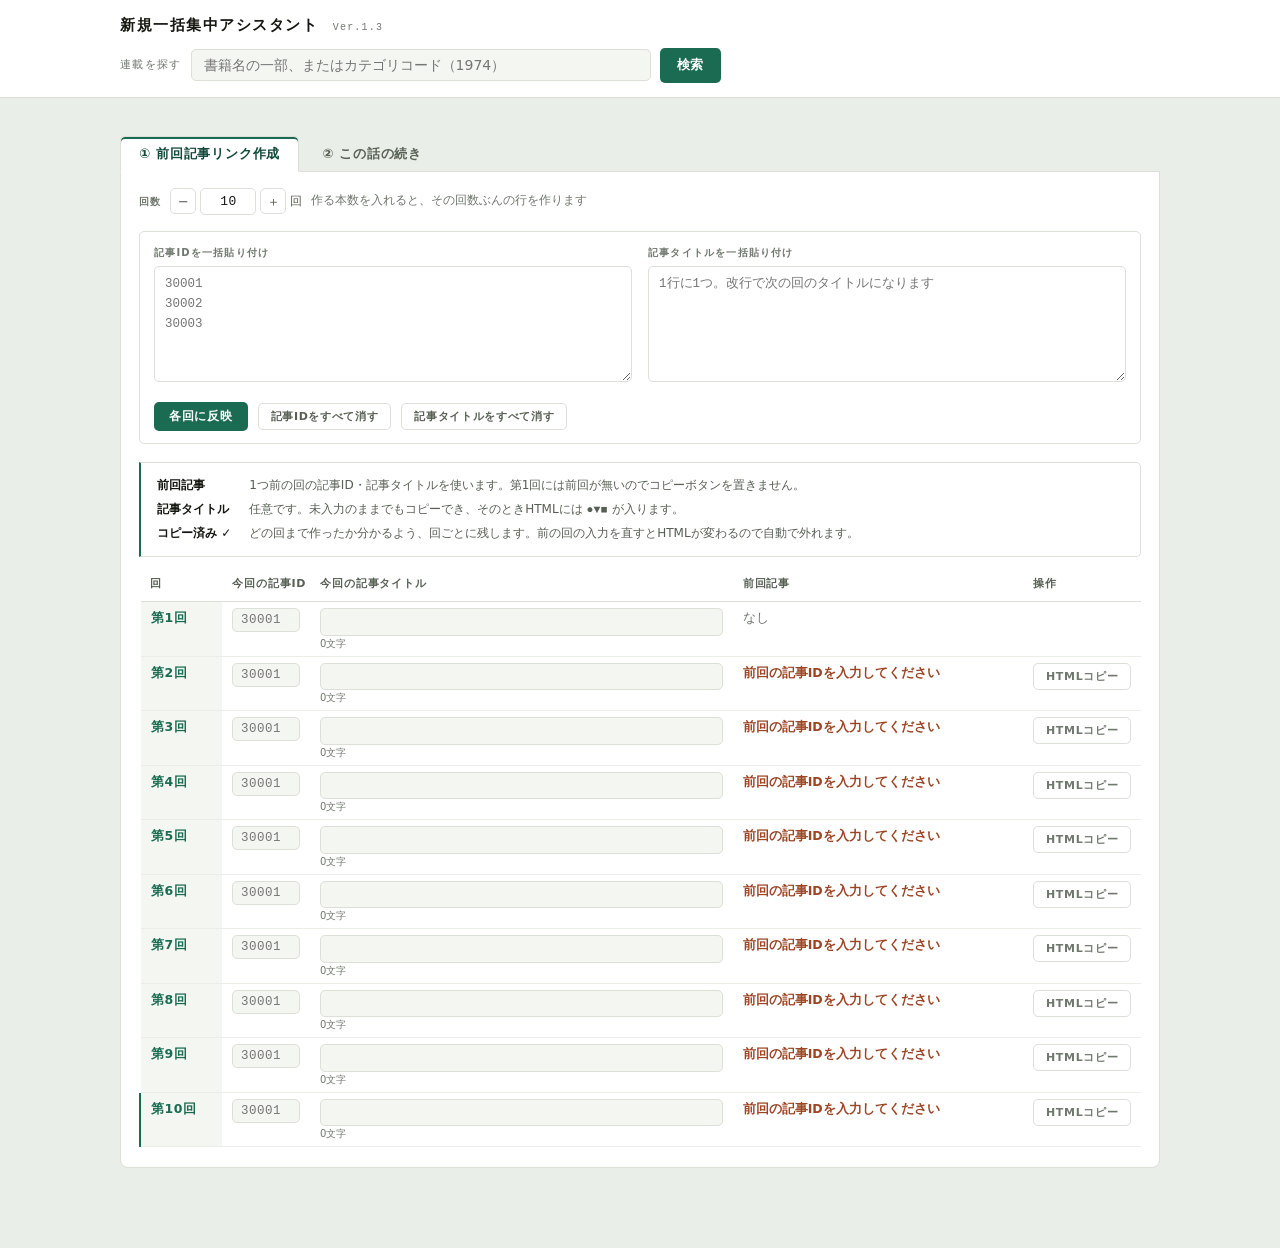
==== commit 499055be: "Keep the attention article on the last episode only 一番最後の回の記事下を、指定された構造に合わせた。  - 【注目記事】は通常回では落とし、一番最" ====
--- a/apps/bulk-assistant/index.html
+++ b/apps/bulk-assistant/index.html
@@ -10,7 +10,7 @@
 
 <header class="topbar">
   <div class="topbar-inner">
-    <h1>新規一括集中アシスタント <span class="ver">Ver.1.2</span></h1>
+    <h1>新規一括集中アシスタント <span class="ver">Ver.1.3</span></h1>
 
     <!-- 数字だけならカテゴリコード、それ以外は書籍名の部分一致で候補を出す -->
     <div class="search-row">
@@ -243,7 +243,7 @@
           <dd>毎日連載のときに使います。GLO公開も外部配信も1日ずつ進み、日時は同じになります。分ずらしはしません。</dd>
 
           <dt>この話の続きを読む</dt>
-          <dd>①タブに入れた「次の回」の記事ID・記事タイトルを使います。一番最後の回だけ、続きのリンクの代わりに試し読み連載の文言が入ります。</dd>
+          <dd>①タブに入れた「次の回」の記事ID・記事タイトルを使います。一番最後の回だけ、続きのリンクの代わりに試し読み連載の文言が入り、そのすぐ下に余白が入ります。</dd>
 
           <dt>連載記事一覧</dt>
           <dd>今回のカテゴリコードと書籍タイトルに置き換えます。kintoneから取得できていないと作れません。</dd>
@@ -252,7 +252,7 @@
           <dd>スプレッドシート「毎月の記事下リンク」のC列をそのまま使います。週は<strong>外部配信日</strong>で判定します。</dd>
 
           <dt>注目・人気記事</dt>
-          <dd>【注目記事】【人気記事】はどちらも全回落とします。</dd>
+          <dd>【注目記事】は通常回では落とし、<strong>一番最後の回だけ残します</strong>。【人気記事】は全回落とします。</dd>
 
           <dt>記事下まとめてコピー</dt>
           <dd>続きを読む → 連載一覧 → イチオシ の順で1つにまとめます。「コピー済み ✓」は最後にコピーした1件だけに付きます。</dd>
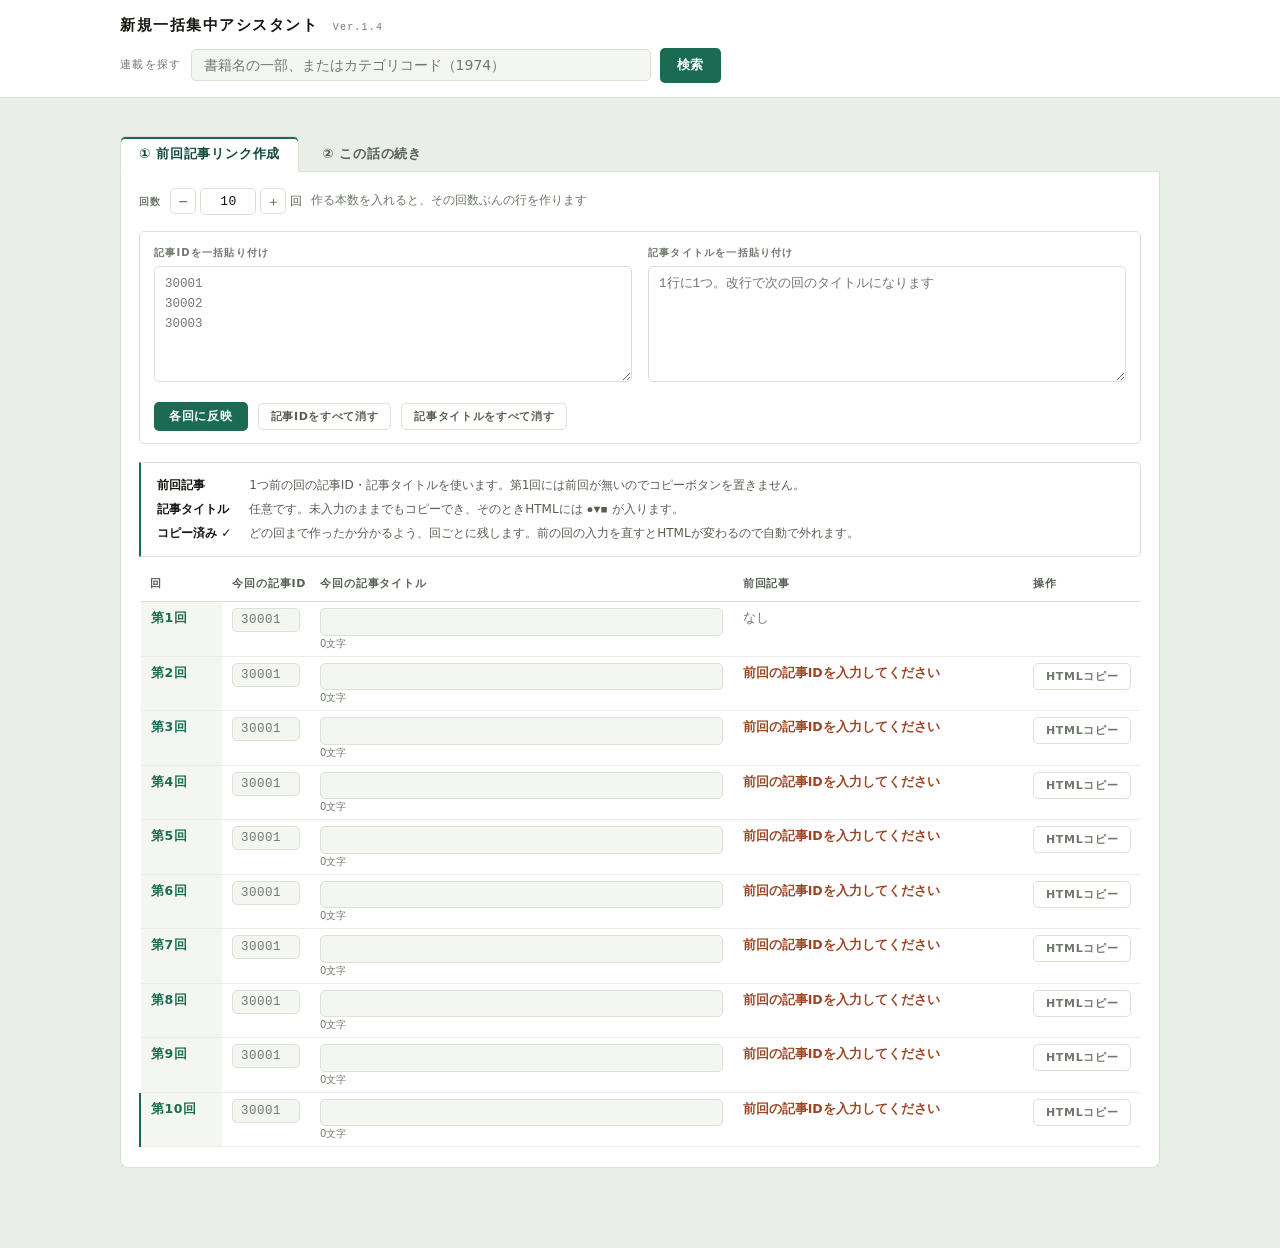
==== commit 4fbad029: "Show the matched week before a series is chosen 記事下の週は外部配信日だけで決まるので、連載を選ぶ前でも判定できている。 それを隠して「連載情報を取得し" ====
--- a/apps/bulk-assistant/index.html
+++ b/apps/bulk-assistant/index.html
@@ -10,7 +10,7 @@
 
 <header class="topbar">
   <div class="topbar-inner">
-    <h1>新規一括集中アシスタント <span class="ver">Ver.1.3</span></h1>
+    <h1>新規一括集中アシスタント <span class="ver">Ver.1.4</span></h1>
 
     <!-- 数字だけならカテゴリコード、それ以外は書籍名の部分一致で候補を出す -->
     <div class="search-row">
